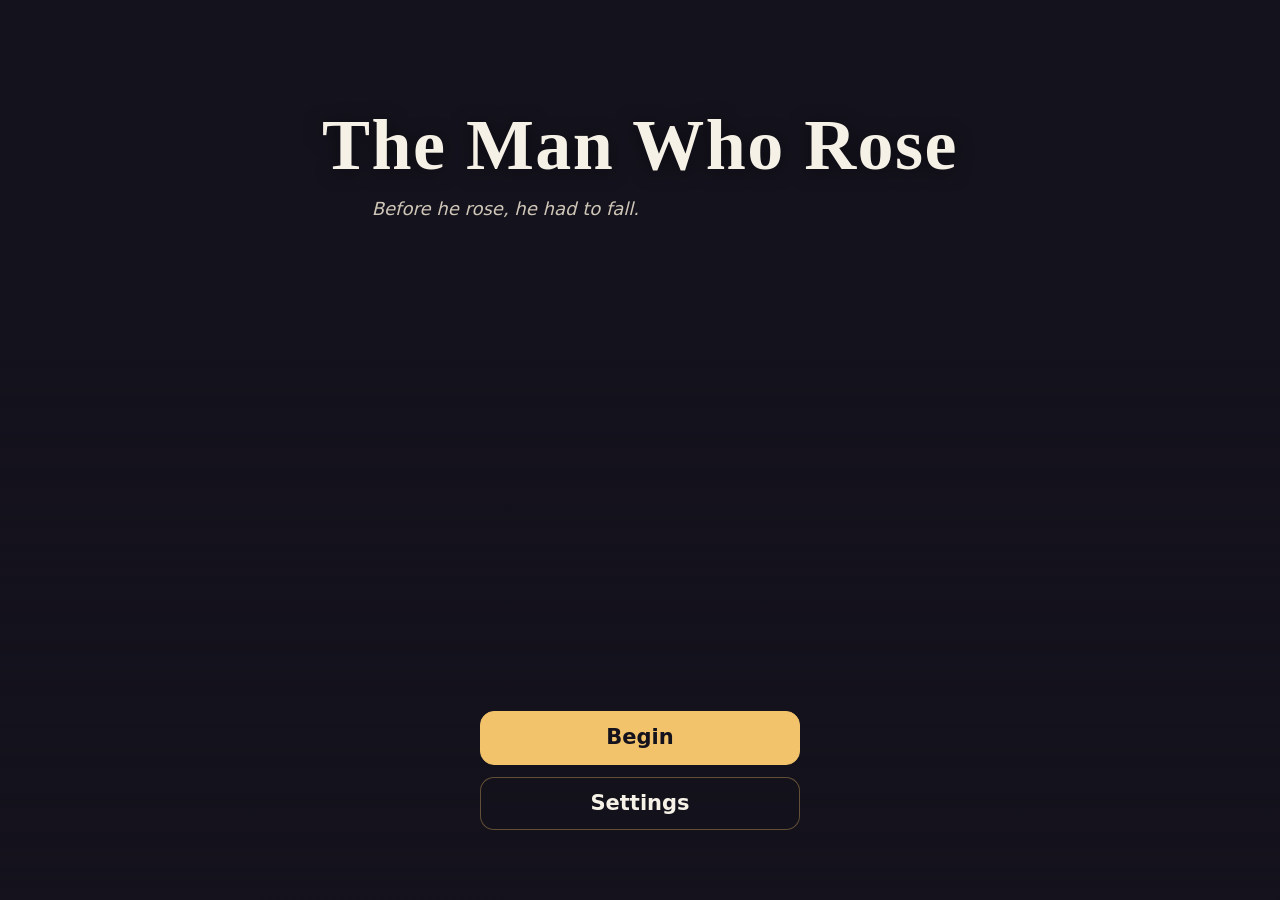
==== index.html @ 6a77c208 "Test build" ====
<!doctype html><html lang="en"><head><meta charset="utf-8">
<meta name="viewport" content="width=device-width,initial-scale=1,viewport-fit=cover">
<title>The Man Who Rose — Chapter 1: Desert Light</title>
<link rel="stylesheet" href="ui/ui.css"><link rel="stylesheet" href="css/vn.css"></head><body>
<main id="game" class="stage">
  <div id="bg" class="bg-desert"></div><div id="sprites"></div><img id="cg" alt="" hidden><div class="scrim"></div><div id="flash" aria-hidden="true"></div><div id="fade"></div>
  <div id="sfx" aria-live="off"></div>
  <section id="textbox" class="dialogue" aria-live="polite" hidden>
    <span id="name" class="dialogue__name"></span>
    <p class="dialogue__text"><span id="text"></span> <span class="next-ind" aria-hidden="true">▾</span></p>
    <div class="dialogue__controls"><button class="btn" id="btn-log">Log</button><button class="btn" id="btn-auto" aria-pressed="false">Auto</button><button class="btn" id="btn-menu">Menu</button></div>
  </section>
  <div id="choices" class="choices" role="group" aria-label="Choose" hidden></div><button class="btn choice-menu" id="btn-choice-menu" type="button" aria-label="Menu" hidden>Menu</button>
  <div id="title" class="title-screen loading">
    <img id="keyart" alt="" hidden><div class="scrim"></div>
    <div class="title"><div><h1 id="title-h1"></h1><p class="tagline" id="tagline"></p></div>
      <nav class="menu" aria-label="Main menu"><button class="btn btn--primary" id="btn-start">Begin</button><button class="btn" id="btn-continue" hidden>Continue</button><button class="btn" id="btn-settings">Settings</button>
      <select id="scene-jump" aria-label="Scene select (dev)"></select></nav></div></div>
  <div id="chapter" class="chapter" hidden role="button" aria-label="Continue"><span class="chapter__num" id="ch-num"></span><div class="chapter__rule"></div><h1 class="chapter__title" id="ch-title"></h1><p class="chapter__sub" id="ch-meta"></p></div>
  <div id="help" class="overlay" hidden><h2>Help &amp; support</h2>
    <p>This is outside the story. If you're struggling, you're not alone.</p>
    <p><b>988 Suicide &amp; Crisis Lifeline</b> (US): call or text <b>988</b>.</p>
    <p><b>SAMHSA National Helpline</b> (US): <b>1-800-662-4357</b>, free, confidential, 24/7.</p>
    <p>Tap or press Space/Enter to advance. Choices: tap, or press 1–3.</p>
    <button class="btn close">Close</button></div>
  <div id="menu" class="overlay" hidden><h2>Menu</h2>
    <button class="btn" id="m-save">Save</button><button class="btn" id="m-load">Load</button>
    <label class="vol">Music <input type="range" id="m-vol" min="0" max="1" step="0.05" value="0.7"></label>
    <label class="vol">Sound effects <input type="range" id="m-sfx" min="0" max="1" step="0.05" value="0.8"></label>
    <label class="vol">UI sounds <input type="range" id="m-ui" min="0" max="1" step="0.05" value="0.35"></label>
    <label class="vol"><input type="checkbox" id="m-mute"> Mute all</label>
    <button class="btn help-open">Help</button><button class="btn" id="btn-about">About &amp; credits</button><button class="btn" id="m-title">Title screen</button>
    <pre id="m-flags"></pre><button class="btn close">Close</button></div>
  <div id="about" class="overlay" hidden><h2>About &amp; credits</h2><div id="about-body"></div><button class="btn close">Close</button></div>
  <div id="log" class="overlay" hidden><h2>History</h2><div id="log-body"></div><button class="btn close">Close</button></div>
  <div id="end" class="chapter" hidden><span class="chapter__num">End of Chapter 1</span><div class="chapter__rule"></div><h1 class="chapter__title">Desert Light</h1><pre id="end-flags"></pre><button class="btn" id="btn-end-title">Title</button></div>
</main>
<script src="js/config.js"></script><script src="js/assets.manifest.js"></script><script src="js/scenes.js"></script><script src="js/sprite_norm.js"></script><script src="js/engine.js"></script>
</body></html>
---- ui/ui.css ----
/* The Man Who Rose — UI tokens + components (Juno). See SPEC.md */
:root{
  --c-night:#14121c; --c-dusk:#2a2238; --c-adobe:#c8794a; --c-sun:#f2c36b;
  --c-sky:#7fa7c9; --c-sage:#9bb39a;
  --c-text:#f6f1e7; --c-text-dim:#cfc6b8; --c-name:#f2c36b;
  --c-panel:rgba(20,18,28,.88); --c-panel-border:rgba(242,195,107,.35);
  --c-focus:#ffe2a3;
  --f-display:"Cormorant Garamond","Georgia",serif;
  --f-body:"Nunito","Segoe UI",system-ui,sans-serif;
  --fs-body:clamp(18px,2.2vw + 10px,22px); --fs-name:clamp(18px,1.6vw + 10px,20px);
  --fs-choice:clamp(18px,2vw + 10px,21px); --fs-title:clamp(40px,7vw,72px);
  --fs-chapter:clamp(34px,6vw,60px); --fs-small:18px;
  --lh-body:1.55; --measure:70ch; --touch:48px; --radius:14px;
  --pad:clamp(16px,3vw,28px); --safe-b:max(16px,env(safe-area-inset-bottom));
  --ease:cubic-bezier(.2,.7,.2,1); --t-fade:400ms;
}
*{box-sizing:border-box}
html,body{margin:0;height:100%;background:var(--c-night);color:var(--c-text);font-family:var(--f-body)}
.stage{position:relative;width:100vw;height:100vh;overflow:hidden}
.bg-desert{position:absolute;inset:0;background:
  radial-gradient(circle at 70% 62%,rgba(242,195,107,.55) 0 6%,transparent 22%),
  linear-gradient(180deg,#2a2238 0%,#6b4a6e 38%,#c8794a 62%,#e3a564 70%,#5a3a2a 71%,#2b1d18 100%)}
.bg-desert::after{content:"";position:absolute;left:0;right:0;bottom:22%;height:12%;
  background:linear-gradient(180deg,transparent,rgba(20,18,28,.5));
  clip-path:polygon(0 70%,12% 35%,22% 55%,38% 20%,52% 50%,66% 30%,80% 55%,92% 38%,100% 60%,100% 100%,0 100%)}
.scrim{position:absolute;inset:0;background:linear-gradient(180deg,rgba(20,18,28,0) 40%,rgba(20,18,28,.75) 100%)}
.btn{display:flex;align-items:center;justify-content:center;min-height:var(--touch);min-width:var(--touch);
  padding:12px 24px;font:600 var(--fs-choice)/1.3 var(--f-body);color:var(--c-text);
  background:rgba(20,18,28,.72);border:1px solid var(--c-panel-border);border-radius:var(--radius);
  cursor:pointer;text-decoration:none;transition:background var(--t-fade) var(--ease)}
.btn:hover{background:rgba(42,34,56,.9)}
.btn:focus-visible{outline:3px solid var(--c-focus);outline-offset:3px}
.btn--primary{background:var(--c-sun);color:var(--c-night);border-color:var(--c-sun)}
/* Title */
.title{position:absolute;inset:0;display:flex;flex-direction:column;align-items:center;justify-content:space-between;padding:12vh var(--pad) calc(var(--safe-b) + 6vh);text-align:center}
.title h1{font:600 var(--fs-title)/1.05 var(--f-display);margin:0;letter-spacing:.02em;text-shadow:0 2px 18px rgba(0,0,0,.5)}
.title .tagline{font-size:var(--fs-small);color:var(--c-text-dim);margin-top:14px;font-style:italic;max-width:32ch}
.menu{display:flex;flex-direction:column;gap:12px;width:min(320px,100%)}
/* Dialogue */
.dialogue{position:absolute;left:50%;transform:translateX(-50%);bottom:var(--safe-b);width:min(calc(var(--measure) + 2*var(--pad)),calc(100% - 24px));
  background:var(--c-panel);border:1px solid var(--c-panel-border);border-radius:var(--radius);padding:calc(var(--pad) + 6px) var(--pad) var(--pad);backdrop-filter:blur(6px)}
.dialogue__name{position:absolute;top:-18px;left:var(--pad);font:700 var(--fs-name)/1 var(--f-body);color:var(--c-name);
  background:var(--c-night);border:1px solid var(--c-panel-border);border-radius:999px;padding:8px 16px}
.dialogue__text{font-size:var(--fs-body);line-height:var(--lh-body);max-width:var(--measure);margin:0;min-height:calc(3 * var(--lh-body) * 1em)}
.dialogue__controls{display:flex;justify-content:flex-end;gap:8px;margin-top:8px}
.dialogue__controls .btn{font-size:var(--fs-small);padding:8px 14px;min-height:var(--touch)}
.next-ind{color:var(--c-sun);animation:bob 1.6s ease-in-out infinite}
@keyframes bob{50%{transform:translateY(3px)}}
.narration .dialogue__text{font-style:italic;color:var(--c-text-dim)}
/* Choices */
.choices{position:absolute;inset:0;display:flex;flex-direction:column;align-items:center;justify-content:center;gap:14px;padding:var(--pad);background:rgba(20,18,28,.45)}
.choices__prompt{font:italic var(--fs-body)/1.4 var(--f-display);color:var(--c-text-dim);max-width:var(--measure);text-align:center;margin:0 0 6px}
.choice{width:min(560px,100%);min-height:56px;text-align:left;justify-content:flex-start}
/* Chapter card */
.chapter{position:absolute;inset:0;display:flex;flex-direction:column;align-items:center;justify-content:center;text-align:center;padding:var(--pad);background:rgba(20,18,28,.35)}
.chapter__num{font:600 var(--fs-small)/1 var(--f-body);letter-spacing:.3em;text-transform:uppercase;color:var(--c-sun)}
.chapter__rule{width:64px;height:2px;background:var(--c-sun);margin:18px 0;opacity:.8}
.chapter__title{font:600 var(--fs-chapter)/1.05 var(--f-display);margin:0;text-shadow:0 2px 18px rgba(0,0,0,.55)}
.chapter__sub{font-size:var(--fs-small);color:var(--c-text);margin-top:16px;opacity:.9}
@media (prefers-reduced-motion:reduce){*{animation:none!important;transition:none!important}}
.tagline:empty,.choices__prompt:empty{display:none}
---- css/vn.css ----
/* Engine-only layer on top of Juno's ui/ui.css (tokens + components). */
#game{position:fixed;inset:0;user-select:none;-webkit-tap-highlight-color:transparent}
#bg .ph{position:absolute;left:50%;top:30%;transform:translate(-50%,-50%);font-size:var(--fs-small);opacity:.5;text-align:center;max-width:80%}
#sprites{position:absolute;inset:8% 0 0;display:flex;justify-content:center;align-items:flex-end;gap:4%;pointer-events:none}
.sprite{height:78%;max-width:42%;aspect-ratio:2/5;display:flex;align-items:flex-end;transition:filter .3s}
.sprite.dim{filter:brightness(.55)}.sprite svg,.sprite img{height:100%;width:100%;object-fit:contain}
#cg{position:absolute;inset:0;width:100%;height:100%;object-fit:cover;animation:fi var(--t-fade) var(--ease)}
#cg[hidden],[hidden]{display:none!important}
#game > .scrim{pointer-events:none}
#fade{position:absolute;inset:0;background:var(--c-night);opacity:0;pointer-events:none;transition:opacity .7s}#fade.on{opacity:1}
#sfx{position:absolute;top:calc(10px + env(safe-area-inset-top));right:12px;max-width:70%;font-size:var(--fs-small);font-style:italic;color:var(--c-text-dim);text-shadow:0 1px 6px #000;transition:opacity .6s}
#textbox{cursor:pointer;max-height:40vh;overflow:auto}
.dialogue__name:empty{display:none}
#textbox.narration #text{font-style:italic;color:var(--c-text-dim)}#text i{opacity:.75}
.choices{z-index:3}
.title-screen{position:absolute;inset:0;z-index:5;background:var(--c-night)}
#keyart{position:absolute;inset:0;width:100%;height:100%;object-fit:cover;object-position:50% 30%}
.title-screen.has-art h1{position:absolute;width:1px;height:1px;overflow:hidden;clip:rect(0 0 0 0)} /* key art carries the logo */
.title-screen:not(.has-art){background:none}
.title select{font:var(--fs-small) var(--f-body);min-height:var(--touch);border-radius:var(--radius);background:rgba(20,18,28,.72);color:var(--c-text);border:1px solid var(--c-panel-border);padding:0 12px}
.chapter{z-index:6;animation:fi var(--t-fade) var(--ease)}#end{background:rgba(20,18,28,.85)}
.overlay{position:absolute;inset:0;z-index:10;background:rgba(20,18,28,.94);display:flex;flex-direction:column;align-items:center;justify-content:center;gap:12px;padding:var(--pad);text-align:center;overflow:auto}
.overlay h2{font:600 clamp(28px,4vw,40px) var(--f-display);margin:0}
.overlay p{max-width:52ch;font-size:var(--fs-small);line-height:var(--lh-body);margin:0}
.overlay .btn{min-width:220px}
#log-body{max-width:var(--measure);text-align:left;font-size:var(--fs-small);line-height:var(--lh-body);max-height:65vh;overflow:auto}
pre{font:var(--fs-small)/1.4 ui-monospace,monospace;text-align:left}
.vol{font-size:var(--fs-small);display:flex;gap:10px;align-items:center;min-height:var(--touch)}
@keyframes fi{from{opacity:0}}
@media (max-width:600px){#sprites{top:12%}.sprite{height:58%}.dialogue__controls .btn{padding:8px 12px}}
#bg{position:absolute;inset:0}
#textbox{overflow:visible;max-height:none}
@media (max-aspect-ratio:1/1){#keyart{object-fit:contain;object-position:50% 8%}}

/* ---- Transition/compositing fixes (Oct 30) ---- */
html,body,#game{background:#14121c;overscroll-behavior:none}
html,body{height:100%;overflow:hidden;position:fixed;inset:0}
/* ui.css .stage uses 100vw/100vh: on iOS that is the *large* viewport -> bottom hidden under the toolbar, jumps when it shows/hides */
#game{width:auto;height:auto;inset:0}
#bg{position:absolute;inset:0;background:#14121c;overflow:hidden}
.bg-layer{position:absolute;inset:0;opacity:0;transition:opacity .4s ease;will-change:opacity;transform:translateZ(0)}
.bg-layer.on{opacity:1}.bg-layer.now{transition:none}
.bg-layer img{position:absolute;inset:0;width:100%;height:100%;object-fit:cover}
.bg-layer .bg-tint{position:absolute;inset:0}
#cg{opacity:0;transition:opacity .4s ease;will-change:opacity;transform:translateZ(0);animation:none;background:#14121c}
#cg.on{opacity:1}
#fade{z-index:4;will-change:opacity;transform:translateZ(0);transition:opacity .7s ease}
#fade.now{transition:none}
#fade.on{pointer-events:auto}
.sprite img{transition:none}
/* chapter card: opaque, fades OUT only (no fade-in that reveals whatever is under it) */
#chapter{background:#14121c;animation:none;transition:opacity .4s ease;will-change:opacity;z-index:7}
#chapter.out{opacity:0}
#chapter > *{animation:fi .5s ease both}
/* title: hide the menu until the key art is decoded */
.title-screen{z-index:8}
.title-screen.loading .title{visibility:hidden}
/* dialogue: no transform centering + no backdrop-filter (iOS layer flicker over cross-fading layers) */
.dialogue{transform:none;left:0;right:0;margin:0 auto;backdrop-filter:none;-webkit-backdrop-filter:none;background:rgba(20,18,28,.92)}
@media (prefers-reduced-motion:reduce){.bg-layer,#cg,#fade,#chapter{transition:none!important}}
#keyart{opacity:0;transition:opacity .6s ease}#keyart.on{opacity:1}
/* title: art + menu appear together once the key art is decoded */
.title-screen .title{opacity:0;transition:opacity .5s ease}.title-screen.ready .title{opacity:1}
#sfx[hidden]{display:none}
/* Part 2 lightning: white flash over the stage (below the fade/black) */
#flash{position:absolute;inset:0;background:#fff;opacity:0;pointer-events:none;z-index:3}
#flash.on{opacity:1;transition:none}#flash.out{opacity:0;transition:opacity .7s ease-out}
@media (prefers-reduced-motion:reduce){#flash.on{opacity:.55}#flash.out{transition-duration:1.2s}}
/* v3 posed sprites: height from --s (character height x pose normalisation), width from the image */
.sprite.posed{height:calc(78% * var(--s,1) * var(--fit,1));aspect-ratio:auto;max-width:none}
.sprite.posed img{width:auto;height:100%;max-width:none;transform:translateY(calc(var(--oy,0) * 100%))}
@media (max-width:600px){.sprite.posed{height:calc(58% * var(--s,1) * var(--fit,1))}}
/* Menu button while a choice is showing: top-right, clear of the choice buttons, big enough to tap, above the choices */
.choice-menu{position:absolute;top:max(12px,env(safe-area-inset-top));right:max(12px,env(safe-area-inset-right));z-index:4;min-width:44px;min-height:44px;touch-action:manipulation}
.choice-menu[hidden]{display:none}

#scene-jump{display:none!important} /* dev-only */
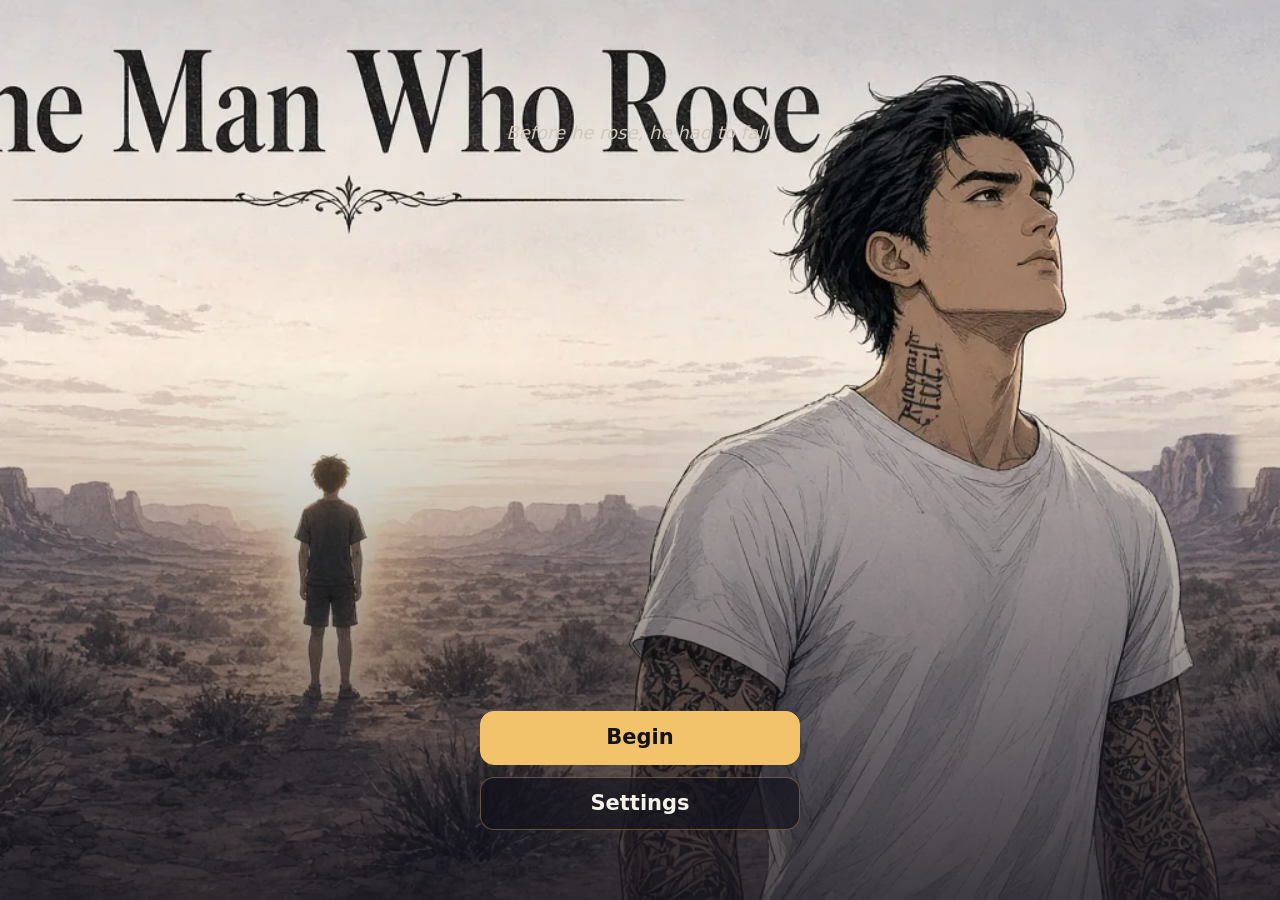
==== commit 19b420be: "Test build: full assets" ====
--- a/index.html
+++ b/index.html
@@ -1,7 +1,7 @@
 <!doctype html><html lang="en"><head><meta charset="utf-8">
 <meta name="viewport" content="width=device-width,initial-scale=1,viewport-fit=cover">
 <title>The Man Who Rose — Chapter 1: Desert Light</title>
-<link rel="stylesheet" href="ui/ui.css"><link rel="stylesheet" href="css/vn.css"></head><body>
+<link rel="preload" as="image" href="assets/cg/title_keyart_v5.webp" fetchpriority="high"><link rel="stylesheet" href="ui/ui.css"><link rel="stylesheet" href="css/vn.css"></head><body>
 <main id="game" class="stage">
   <div id="bg" class="bg-desert"></div><div id="sprites"></div><img id="cg" alt="" hidden><div class="scrim"></div><div id="flash" aria-hidden="true"></div><div id="fade"></div>
   <div id="sfx" aria-live="off"></div>
